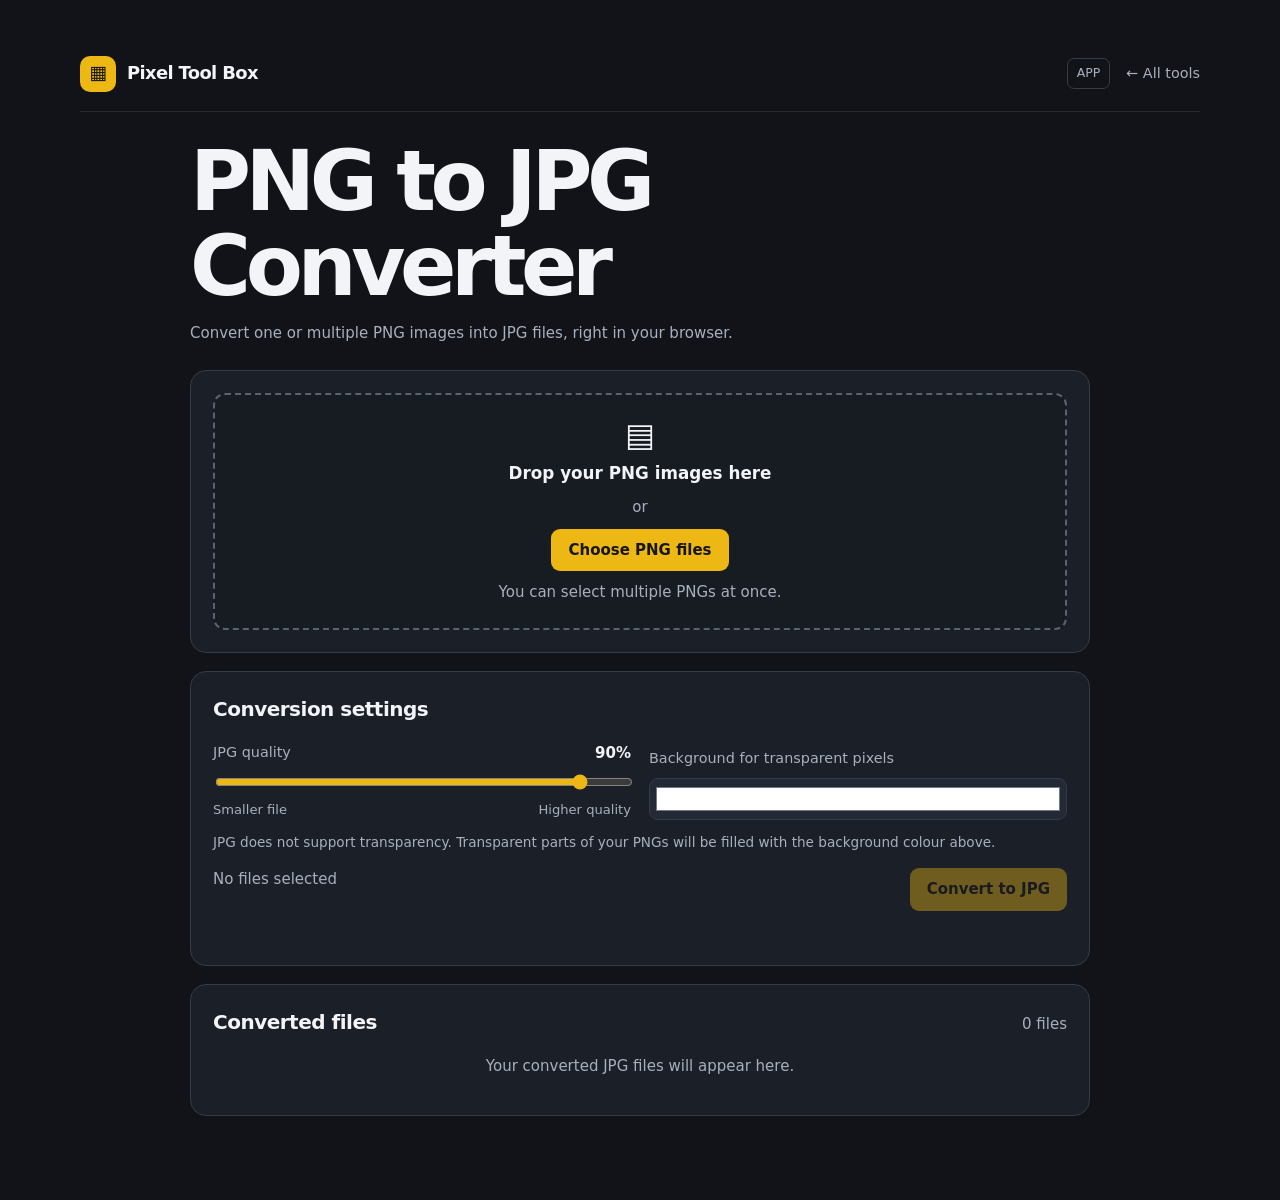
==== png-to-jpg.html @ 436c6ec6 "Add files via upload" ====
<!doctype html>
<html lang="en">
<head>
  <meta charset="utf-8">
  <meta name="viewport" content="width=device-width, initial-scale=1">
  <meta name="description" content="Convert one or multiple PNG images to JPG in your browser with adjustable quality.">
  <title>PNG to JPG Converter – Pixel Tool Box</title>
  <link rel="stylesheet" href="style.css">
</head>
<body class="tool-page">
  <header class="site-header">
    <a class="brand" href="index.html" aria-label="Pixel Tool Box home">
      <span class="brand-mark" aria-hidden="true">▦</span>
      <span>Pixel Tool Box</span>
    </a>
    <div class="app-header-right">
      <span class="app-label">APP</span>
      <a class="home-link" href="index.html">← All tools</a>
    </div>
  </header>

  <main class="tool-main">
    <header class="app-title">
      <h1>PNG to JPG Converter</h1>
      <p class="subtitle">Convert one or multiple PNG images into JPG files, right in your browser.</p>
    </header>

    <section class="panel" aria-label="Choose PNG images">
      <div class="drop-zone converter-drop-zone" id="dropZone">
        <div class="upload-icon" aria-hidden="true">▤</div>
        <strong>Drop your PNG images here</strong>
        <span class="muted">or</span>
        <label class="file-button" for="fileInput">Choose PNG files</label>
        <span class="muted">You can select multiple PNGs at once.</span>
      </div>
      <input id="fileInput" type="file" accept="image/png,.png" multiple>
      <div class="file-meta" id="fileMeta">
        <span class="file-name" id="fileSummary"></span>
        <button class="secondary" id="clearButton" type="button">Clear files</button>
      </div>
    </section>

    <section class="panel">
      <div class="section-heading">
        <h2>Conversion settings</h2>
      </div>
      <div class="converter-controls">
        <div class="control-group">
          <div class="quality-line">
            <label for="quality">JPG quality</label>
            <strong id="qualityValue">90%</strong>
          </div>
          <input id="quality" type="range" min="10" max="100" value="90" step="1">
          <div class="range-labels"><span>Smaller file</span><span>Higher quality</span></div>
        </div>
        <div class="control-group">
          <label for="backgroundColor">Background for transparent pixels</label>
          <input id="backgroundColor" type="color" value="#ffffff">
        </div>
      </div>
      <p class="hint">JPG does not support transparency. Transparent parts of your PNGs will be filled with the background colour above.</p>
      <div class="action-row">
        <span class="muted" id="selectionCount">No files selected</span>
        <button id="convertButton" type="button" disabled>Convert to JPG</button>
      </div>
      <p class="status-message" id="statusMessage" role="status" aria-live="polite"></p>
    </section>

    <section class="panel">
      <div class="section-heading">
        <h2>Converted files</h2>
        <span class="muted" id="resultCount">0 files</span>
      </div>
      <div class="empty-preview" id="emptyResults">Your converted JPG files will appear here.</div>
      <div class="file-list" id="fileList"></div>
    </section>
  </main>

  <script src="png-to-jpg.js" defer></script>
</body>
</html>
---- style.css ----
/* Shared styles for Pixel Tool Box and its apps */
:root {
    color-scheme: dark;
    --bg: #111318;
    --panel: #1b1f27;
    --panel-2: #232936;
    --border: #343c49;
    --text: #f2f4f8;
    --muted: #a8b0bd;
    --accent: #edb814;
    --accent-text: #171717;
  }
  * { box-sizing: border-box; }
  body.tool-page {
    margin: 0; min-height: 100vh; padding: 36px 18px 56px;
    background: var(--bg); color: var(--text);
    font: 15px/1.5 system-ui, -apple-system, Segoe UI, sans-serif;
  }
  .tool-main { width: min(900px, 100%); margin: 0 auto; }
  header { margin-bottom: 26px; }
  h1 { margin: 0; font-size: clamp(2rem, 5vw, 2.8rem); letter-spacing: -.04em; }
  .subtitle { margin: 7px 0 0; color: var(--muted); }
  .panel {
    background: var(--panel); border: 1px solid var(--border);
    border-radius: 16px; padding: 22px; margin-top: 18px;
  }
  .drop-zone {
    min-height: 190px; display: flex; flex-direction: column;
    align-items: center; justify-content: center; gap: 10px;
    text-align: center; padding: 24px;
    border: 2px dashed #596273; border-radius: 12px;
    background: #171b22; transition: border-color .15s, background .15s;
  }
  .drop-zone.dragover { border-color: var(--accent); background: #282515; }
  .upload-icon { font-size: 32px; line-height: 1; }
  .drop-zone strong { font-size: 1.05rem; }
  .muted { color: var(--muted); }
  button, .file-button {
    display: inline-flex; align-items: center; justify-content: center;
    min-height: 42px; border: 0; border-radius: 9px; padding: 10px 17px;
    background: var(--accent); color: var(--accent-text);
    font: inherit; font-weight: 700; cursor: pointer; text-decoration: none;
  }
  button:disabled { opacity: .4; cursor: not-allowed; }
  button.secondary {
    background: var(--panel-2); color: var(--text);
    border: 1px solid var(--border);
  }
  input[type=file] { display: none; }
  .file-meta {
    display: none; align-items: center; justify-content: space-between;
    flex-wrap: wrap; gap: 12px; margin-top: 14px;
  }
  .file-meta.visible { display: flex; }
  .file-name { overflow-wrap: anywhere; color: var(--muted); }
  .section-heading {
    display: flex; justify-content: space-between; align-items: baseline;
    gap: 12px; margin: 0 0 16px;
  }
  h2 { margin: 0; font-size: 1.15rem; }
  .scale-mode-row { display: flex; align-items: center; justify-content: space-between; gap: 14px; margin: 0 0 18px; }
  .scale-mode-label { color: var(--muted); font-size: .92rem; }
  .mode-switch { display: inline-flex; align-items: center; gap: 10px; cursor: pointer; font-weight: 650; }
  .mode-switch input { position: absolute; opacity: 0; width: 1px; height: 1px; }
  .switch-track { position: relative; width: 46px; height: 26px; border-radius: 999px; background: var(--panel-2); border: 1px solid var(--border); transition: background .15s; }
  .switch-track::after { content: ""; position: absolute; width: 18px; height: 18px; top: 3px; left: 3px; border-radius: 50%; background: var(--muted); transition: transform .15s, background .15s; }
  .mode-switch input:checked + .switch-track { background: var(--accent); border-color: var(--accent); }
  .mode-switch input:checked + .switch-track::after { transform: translateX(20px); background: var(--accent-text); }
  .mode-switch input:focus-visible + .switch-track { outline: 2px solid var(--text); outline-offset: 3px; }
  .scale-row { display: grid; grid-template-columns: 1fr 104px; gap: 18px; align-items: center; }
  input[type=range] { width: 100%; accent-color: var(--accent); cursor: pointer; }
  input[type=number] {
    width: 100%; min-height: 42px; padding: 8px 10px;
    color: var(--text); background: var(--panel-2);
    border: 1px solid var(--border); border-radius: 9px; font: inherit;
  }
  .range-labels { display: flex; justify-content: space-between; color: var(--muted); font-size: .82rem; }
  .preview-wrap {
    min-height: 210px; display: grid; place-items: center; overflow: auto;
    padding: 18px; border-radius: 12px; border: 1px solid var(--border);
    background-color: #171b22;
    background-image: linear-gradient(45deg,#222833 25%,transparent 25%),
      linear-gradient(-45deg,#222833 25%,transparent 25%),
      linear-gradient(45deg,transparent 75%,#222833 75%),
      linear-gradient(-45deg,transparent 75%,#222833 75%);
    background-size: 24px 24px;
    background-position: 0 0,0 12px,12px -12px,-12px 0;
  }
  #preview {
    display: none; max-width: 100%; height: auto;
    image-rendering: pixelated; image-rendering: crisp-edges;
  }
  .empty-preview { color: var(--muted); text-align: center; }
  .preview-info { display: flex; flex-wrap: wrap; justify-content: space-between; gap: 8px; margin-top: 12px; color: var(--muted); font-size: .88rem; }
  .download-row { display: flex; justify-content: flex-end; margin-top: 18px; }
  .hint { color: var(--muted); font-size: .85rem; margin: 12px 0 0; }
  @media (max-width: 560px) {
    body { padding: 24px 12px 40px; }
    .panel { padding: 16px; }
    .scale-row { grid-template-columns: 1fr 82px; gap: 12px; }
  }

/* Homepage styles */
:root {
      color-scheme: dark;
      --bg: #111318; --panel: #1b1f27; --border: #343c49;
      --text: #f2f4f8; --muted: #a8b0bd; --accent: #edb814;
      --accent-text: #171717;
    }
    * { box-sizing: border-box; }
    body.home-page {
      margin: 0; min-height: 100vh; color: var(--text);
      background: radial-gradient(ellipse at 50% -15%, rgba(237,184,20,.13), transparent 48%), var(--bg);
      font: 16px/1.6 system-ui, -apple-system, BlinkMacSystemFont, "Segoe UI", sans-serif;
    }
    a { color: inherit; }
    .site-header {
      width: min(1120px, calc(100% - 40px)); min-height: 82px; margin: auto;
      display: flex; align-items: center; justify-content: space-between;
      border-bottom: 1px solid rgba(168,176,189,.13);
    }
    .brand { display: inline-flex; align-items: center; gap: 11px; text-decoration: none; font-size: 1.18rem; font-weight: 800; letter-spacing: -.035em; }
    .brand-mark {
      width: 36px; height: 36px; display: grid; place-items: center;
      border-radius: 10px; background: var(--accent); color: var(--accent-text); font-size: 1.2rem;
    }
    .header-note { color: var(--muted); font-size: .9rem; }
    .home-main { width: min(1000px, calc(100% - 40px)); margin: auto; }
    .hero { padding: clamp(64px, 11vw, 112px) 0 58px; text-align: center; }
    .eyebrow {
      display: inline-flex; padding: 6px 11px; border: 1px solid rgba(237,184,20,.28);
      border-radius: 999px; color: var(--accent); background: rgba(237,184,20,.07);
      font-size: .78rem; font-weight: 750; letter-spacing: .08em; text-transform: uppercase;
    }
    h1 { margin: 20px 0 12px; font-size: clamp(2.7rem, 8vw, 5.2rem); line-height: 1.02; letter-spacing: -.065em; }
    h1 span { color: var(--accent); }
    .hero p { max-width: 590px; margin: auto; color: var(--muted); font-size: clamp(1rem, 2.5vw, 1.15rem); }
    .tools-section { padding-bottom: 82px; }
    .section-heading { display: flex; justify-content: space-between; align-items: baseline; gap: 16px; margin-bottom: 18px; }
    h2 { margin: 0; font-size: 1.25rem; letter-spacing: -.025em; }
    .tool-count { color: var(--muted); font-size: .85rem; }
    .tool-card {
      display: grid; grid-template-columns: auto 1fr auto; align-items: center; gap: 20px;
      padding: 24px; border: 1px solid var(--border); border-radius: 18px;
      background: linear-gradient(145deg, rgba(35,41,54,.92), rgba(27,31,39,.96));
      text-decoration: none; transition: border-color .18s, transform .18s, background .18s;
    }
    .tool-card:hover { border-color: rgba(237,184,20,.65); background: #232936; transform: translateY(-2px); }
    .tool-icon {
      width: 64px; height: 64px; display: grid; place-items: center; border-radius: 15px;
      background: rgba(237,184,20,.12); color: var(--accent); font-size: 2rem;
    }
    .tool-copy h3 { margin: 0 0 5px; font-size: 1.15rem; }
    .tool-copy p { margin: 0; max-width: 580px; color: var(--muted); font-size: .93rem; }
    .tool-tags { display: flex; flex-wrap: wrap; gap: 7px; margin-top: 12px; }
    .tag { padding: 3px 8px; border: 1px solid var(--border); border-radius: 6px; color: var(--muted); font-size: .73rem; }
    .open-tool {
      display: inline-flex; align-items: center; justify-content: center; gap: 7px;
      min-height: 42px; padding: 9px 14px; border-radius: 9px;
      background: var(--accent); color: var(--accent-text); font-size: .9rem; font-weight: 800; white-space: nowrap;
    }
    .coming-soon { margin-top: 16px; padding: 22px; border: 1px dashed #3b4351; border-radius: 16px; color: var(--muted); text-align: center; font-size: .9rem; }
    .coming-soon strong { color: var(--text); }
    footer { border-top: 1px solid rgba(168,176,189,.13); padding: 24px 20px 34px; color: var(--muted); text-align: center; font-size: .82rem; }
    @media (max-width: 620px) {
      .site-header, .home-main { width: min(calc(100% - 28px), 1000px); }
      .header-note { display: none; }
      .tool-card { grid-template-columns: auto 1fr; gap: 15px; padding: 18px; }
      .tool-icon { width: 54px; height: 54px; font-size: 1.7rem; }
      .open-tool { grid-column: 1 / -1; width: 100%; }
      .section-heading { align-items: center; }
    }
    @media (prefers-reduced-motion: reduce) { *, *::before, *::after { transition-duration: .01ms !important; } }


/* Shared Pixel Tool Box navigation */
.site-header {
  width: min(1120px, calc(100% - 40px));
  min-height: 76px;
  margin: 0 auto 28px;
  display: flex;
  align-items: center;
  justify-content: space-between;
  gap: 18px;
  border-bottom: 1px solid rgba(168,176,189,.13);
}
.brand {
  display: inline-flex;
  align-items: center;
  gap: 11px;
  color: var(--text);
  text-decoration: none;
  font-size: 1.12rem;
  font-weight: 800;
  letter-spacing: -.035em;
}
.brand-mark {
  width: 36px;
  height: 36px;
  display: grid;
  place-items: center;
  border-radius: 10px;
  background: var(--accent);
  color: var(--accent-text);
  font-size: 1.2rem;
}
.header-note { color: var(--muted); font-size: .9rem; }
.home-page .site-header { margin-bottom: 0; }
.tool-page { padding-top: 0; }
.tool-page .site-header { margin-bottom: 28px; }
.app-header-right {
  display: flex;
  align-items: center;
  gap: 16px;
}
.home-link {
  color: var(--muted);
  font-size: .9rem;
  text-decoration: none;
}
.home-link:hover { color: var(--accent); }
.app-label {
  padding: 5px 9px;
  border: 1px solid var(--border);
  border-radius: 7px;
  color: var(--muted);
  font-size: .78rem;
}
.tool-main { padding-bottom: 28px; }
@media (max-width: 620px) {
  .site-header { width: calc(100% - 28px); min-height: 68px; }
  .header-note, .app-label { display: none; }
  .app-header-right { gap: 0; }
}


/* PNG to JPG converter */
.converter-drop-zone { min-height: 175px; }
.converter-controls {
  display: grid; grid-template-columns: 1fr 1fr; gap: 18px; align-items: end;
}
.control-group { display: flex; flex-direction: column; gap: 8px; }
.control-group label { color: var(--muted); font-size: .9rem; }
.control-group input[type="color"] {
  width: 100%; height: 42px; padding: 4px; border: 1px solid var(--border);
  border-radius: 9px; background: var(--panel-2); cursor: pointer;
}
.quality-line { display: flex; justify-content: space-between; gap: 12px; }
.file-list { display: grid; gap: 10px; margin-top: 16px; }
.converted-file {
  display: flex; align-items: center; justify-content: space-between; gap: 14px;
  padding: 12px; border: 1px solid var(--border); border-radius: 10px;
  background: var(--panel-2);
}
.converted-file-info { min-width: 0; }
.converted-file-name { overflow-wrap: anywhere; font-weight: 650; }
.converted-file-detail { color: var(--muted); font-size: .82rem; }
.converted-file a {
  flex: 0 0 auto; display: inline-flex; align-items: center; justify-content: center;
  min-height: 38px; padding: 8px 12px; border-radius: 8px;
  background: var(--accent); color: var(--accent-text); font-weight: 750;
  font-size: .86rem; text-decoration: none;
}
.action-row { display: flex; flex-wrap: wrap; justify-content: space-between; gap: 10px; margin-top: 16px; }
.status-message { min-height: 1.4em; margin: 12px 0 0; color: var(--muted); font-size: .88rem; }
@media (max-width: 560px) {
  .converter-controls { grid-template-columns: 1fr; }
  .converted-file { align-items: flex-start; }
}
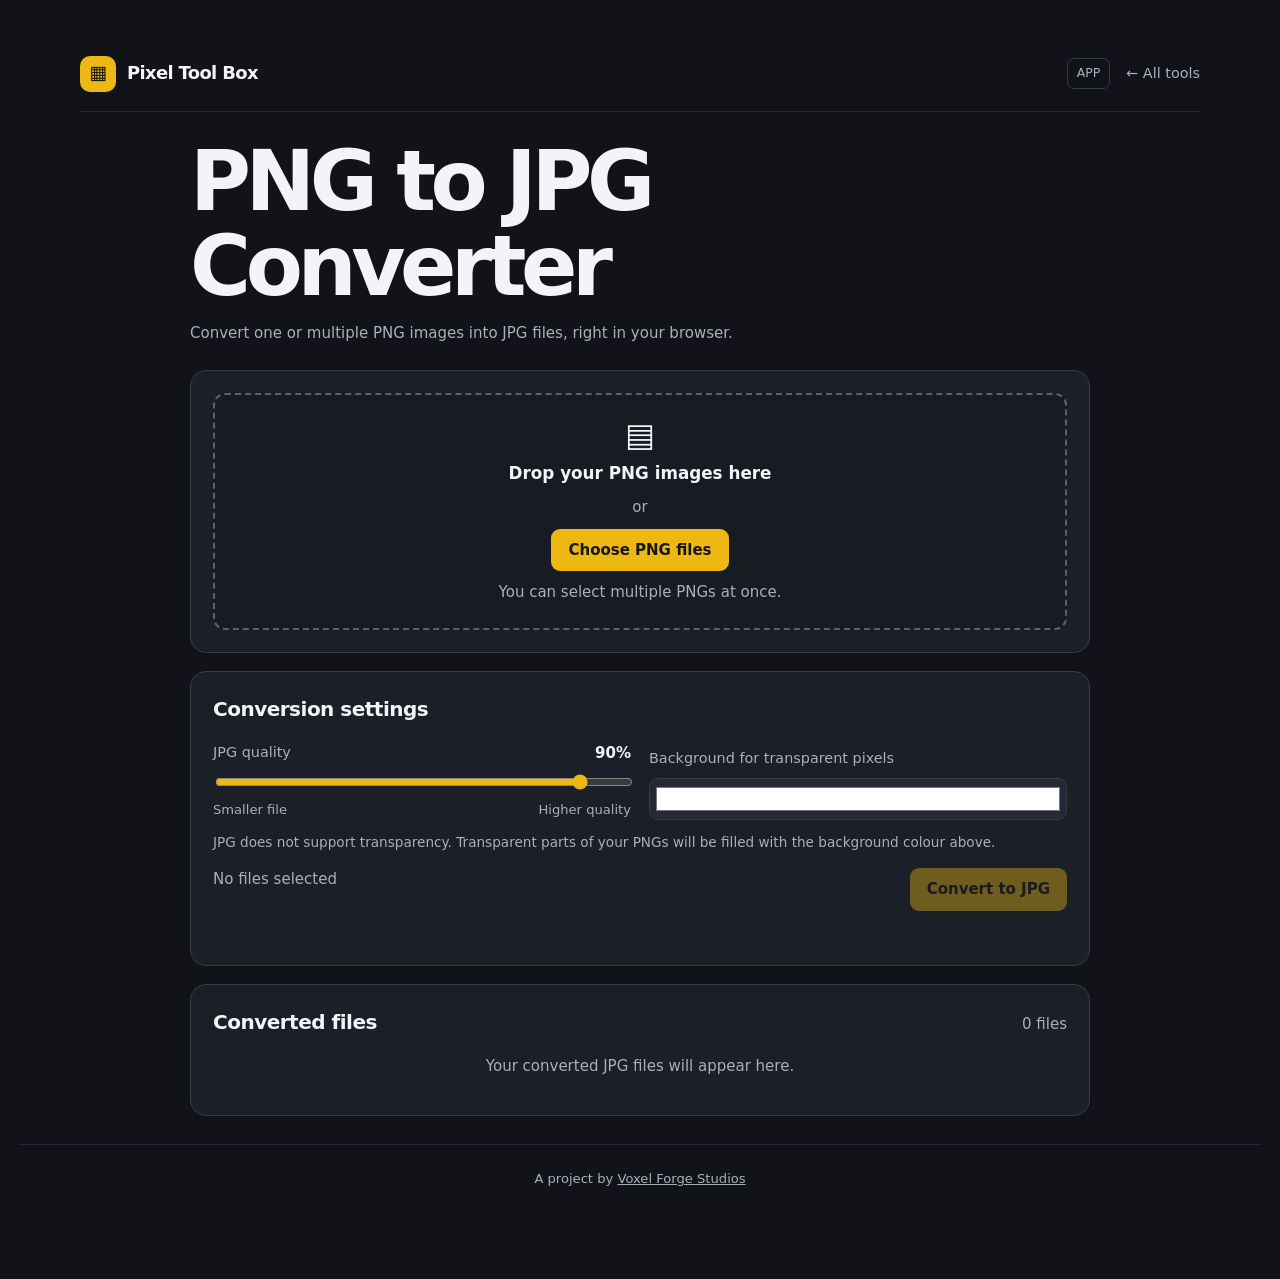
==== commit 8e583047: "Add footer with project attribution" ====
--- a/png-to-jpg.html
+++ b/png-to-jpg.html
@@ -75,7 +75,8 @@
       <div class="file-list" id="fileList"></div>
     </section>
   </main>
-
+  <footer>A project by <a href="https://voxelforgestudios.com" target="_blank">Voxel Forge Studios</a></footer>
+  
   <script src="png-to-jpg.js" defer></script>
 </body>
 </html>
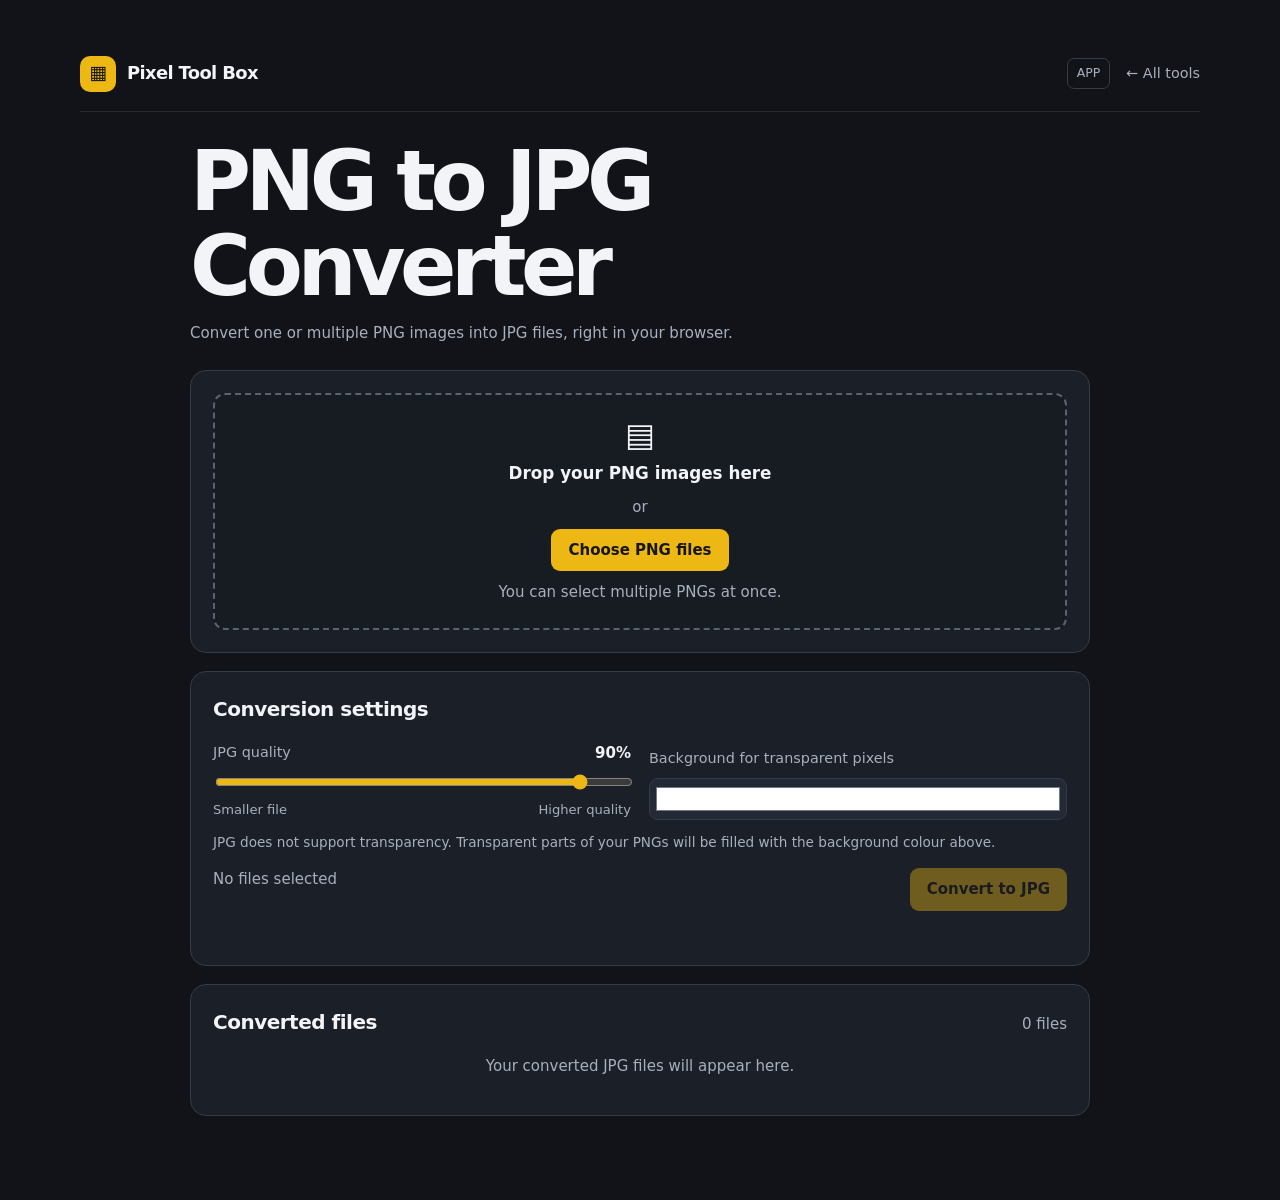
==== commit 6f77aa72: "Add files via upload" ====
--- a/png-to-jpg.html
+++ b/png-to-jpg.html
@@ -3,6 +3,9 @@
 <head>
   <meta charset="utf-8">
   <meta name="viewport" content="width=device-width, initial-scale=1">
+  <link rel="manifest" href="manifest.json">
+  <link rel="icon" type="image/png" sizes="192x192" href="icon-192.png">
+  <meta name="theme-color" content="#111318">
   <meta name="description" content="Convert one or multiple PNG images to JPG in your browser with adjustable quality.">
   <title>PNG to JPG Converter – Pixel Tool Box</title>
   <link rel="stylesheet" href="style.css">
@@ -75,8 +78,16 @@
       <div class="file-list" id="fileList"></div>
     </section>
   </main>
-  <footer>A project by <a href="https://voxelforgestudios.com" target="_blank">Voxel Forge Studios</a></footer>
-  
+
   <script src="png-to-jpg.js" defer></script>
+
+  <script>
+    if ("serviceWorker" in navigator) {
+      window.addEventListener("load", () => {
+        navigator.serviceWorker.register("./service-worker.js")
+          .catch((error) => console.error("Service worker registration failed:", error));
+      });
+    }
+  </script>
 </body>
 </html>
--- a/style.css
+++ b/style.css
@@ -141,7 +141,7 @@
     .tool-count { color: var(--muted); font-size: .85rem; }
     .tool-card {
       display: grid; grid-template-columns: auto 1fr auto; align-items: center; gap: 20px;
-      padding: 24px; border: 1px solid var(--border); border-radius: 18px;
+      padding: 24px; border: 1px solid var(--border); border-radius: 18px; margin-bottom:20px;
       background: linear-gradient(145deg, rgba(35,41,54,.92), rgba(27,31,39,.96));
       text-decoration: none; transition: border-color .18s, transform .18s, background .18s;
     }
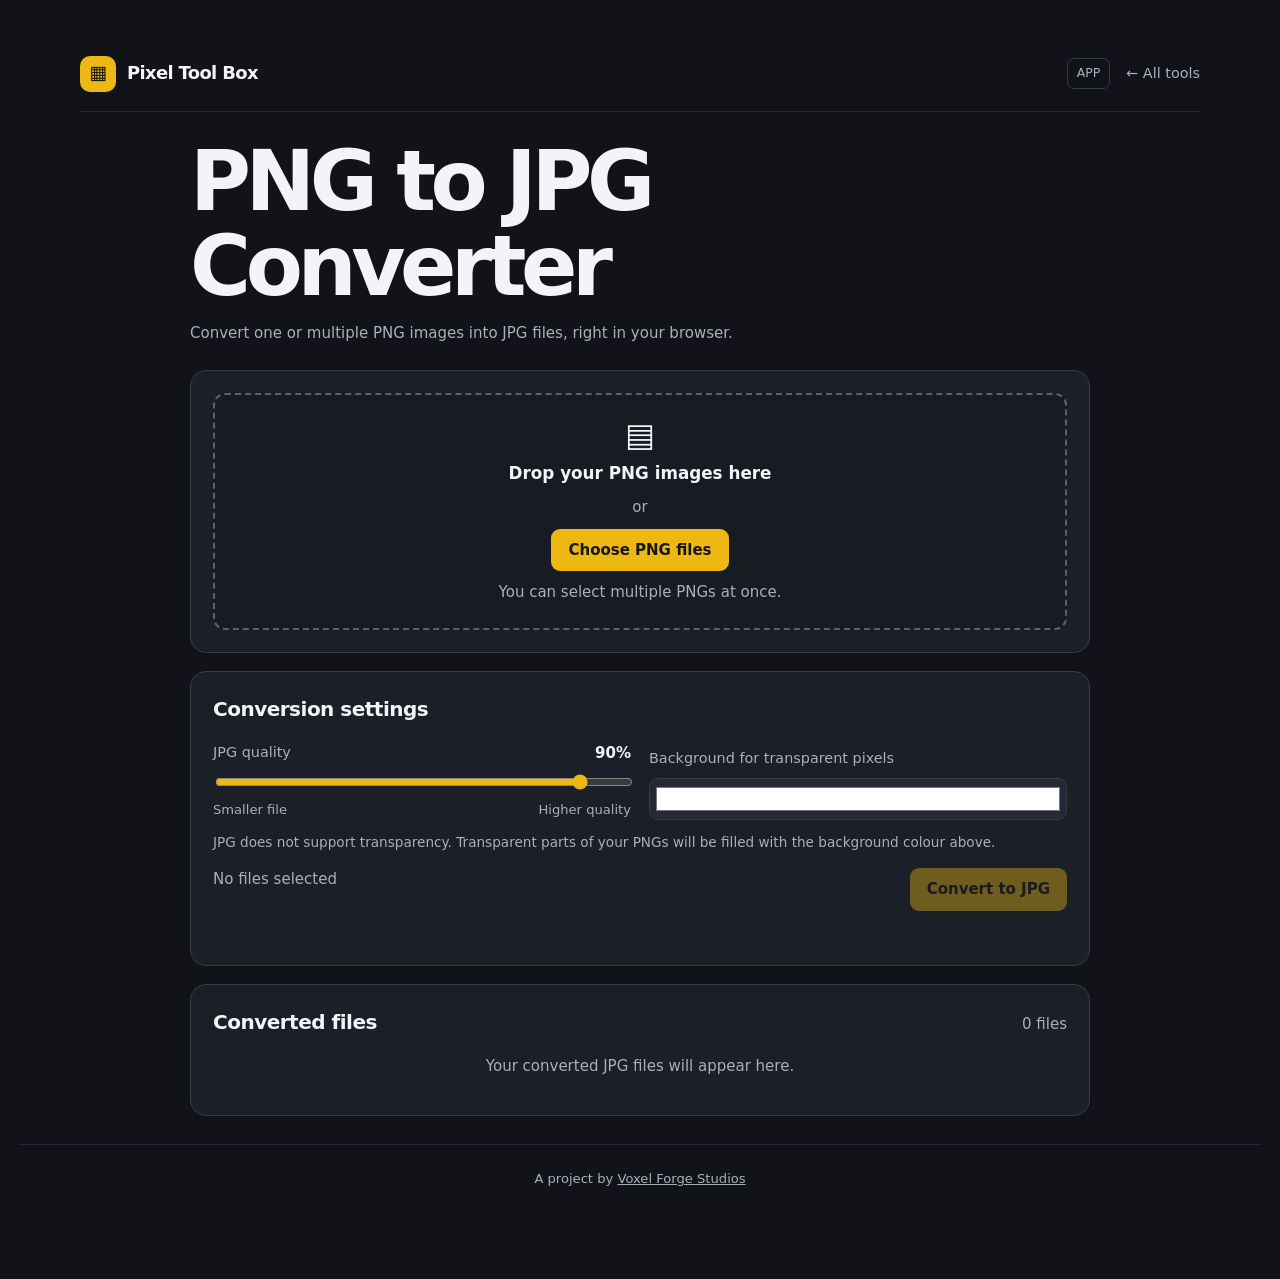
==== commit 145b6369: "Add footer with project attribution" ====
--- a/png-to-jpg.html
+++ b/png-to-jpg.html
@@ -79,6 +79,8 @@
     </section>
   </main>
 
+  <footer>A project by <a href="https://voxelforgestudios.com" target="_blank">Voxel Forge Studios</a></footer>
+
   <script src="png-to-jpg.js" defer></script>
 
   <script>
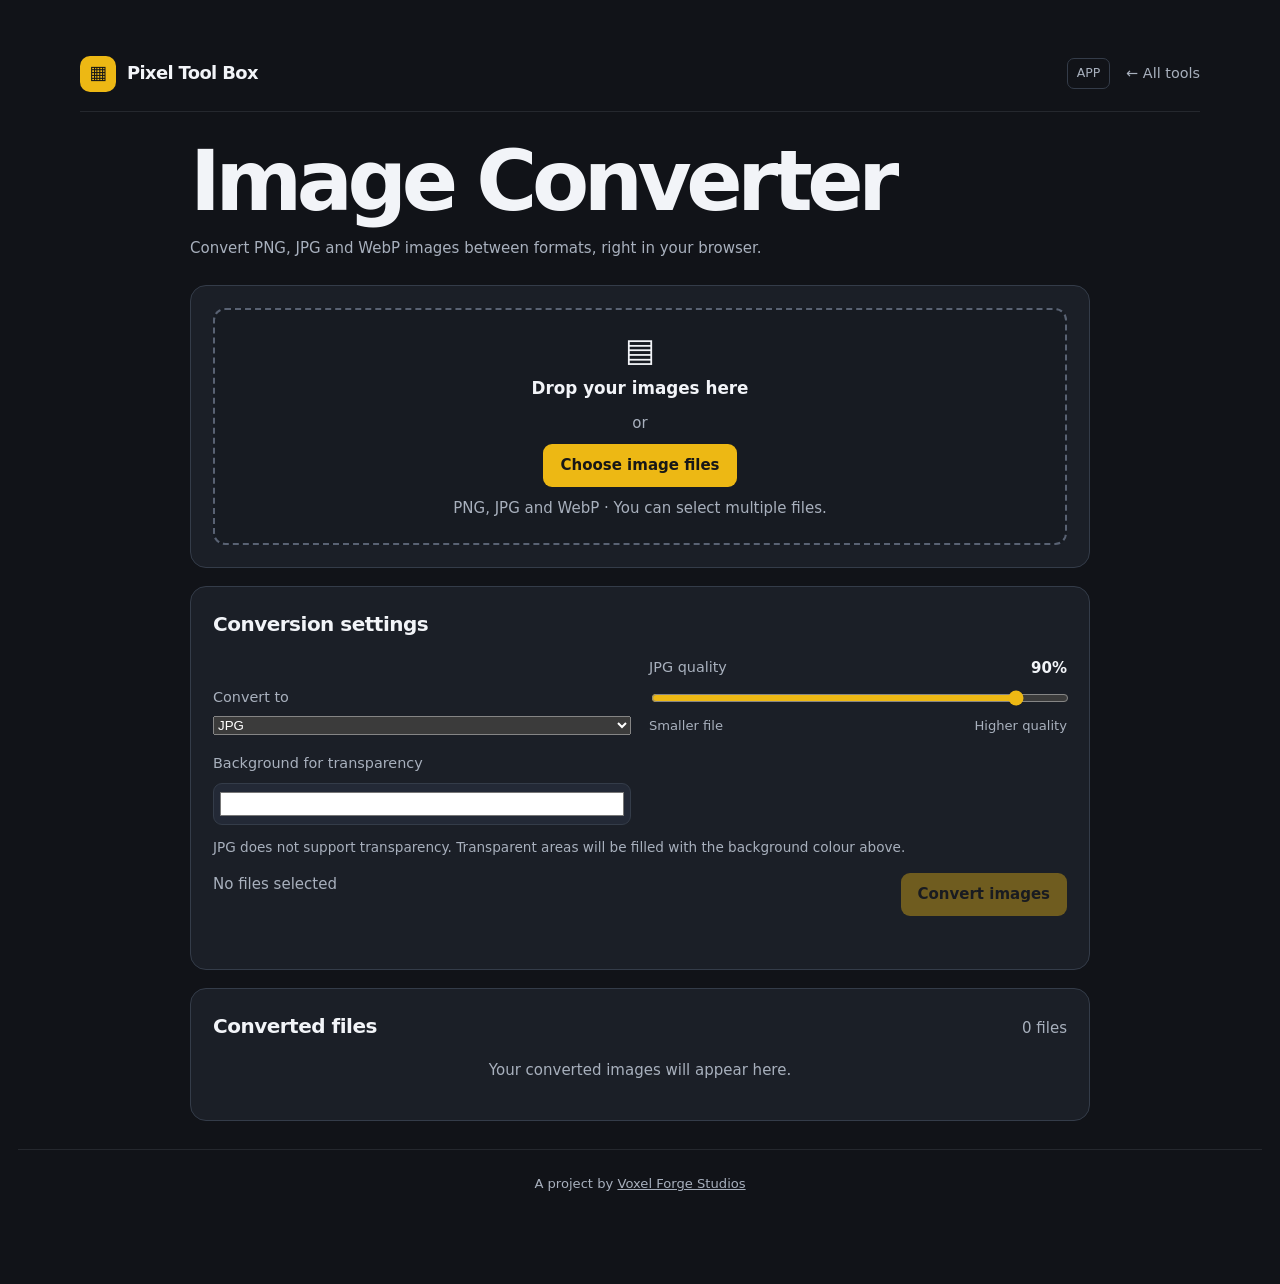
==== commit f53d5bae: "Update PNG to JPG converter for multiple formats" ====
--- a/png-to-jpg.html
+++ b/png-to-jpg.html
@@ -6,8 +6,8 @@
   <link rel="manifest" href="manifest.json">
   <link rel="icon" type="image/png" sizes="192x192" href="icon-192.png">
   <meta name="theme-color" content="#111318">
-  <meta name="description" content="Convert one or multiple PNG images to JPG in your browser with adjustable quality.">
-  <title>PNG to JPG Converter – Pixel Tool Box</title>
+  <meta name="description" content="Convert PNG, JPG and WebP images in your browser, including batch conversion and quality controls.">
+  <title>Image Converter – Pixel Tool Box</title>
   <link rel="stylesheet" href="style.css">
 </head>
 <body class="tool-page">
@@ -24,19 +24,19 @@
 
   <main class="tool-main">
     <header class="app-title">
-      <h1>PNG to JPG Converter</h1>
-      <p class="subtitle">Convert one or multiple PNG images into JPG files, right in your browser.</p>
+      <h1>Image Converter</h1>
+      <p class="subtitle">Convert PNG, JPG and WebP images between formats, right in your browser.</p>
     </header>
 
-    <section class="panel" aria-label="Choose PNG images">
+    <section class="panel" aria-label="Choose images">
       <div class="drop-zone converter-drop-zone" id="dropZone">
         <div class="upload-icon" aria-hidden="true">▤</div>
-        <strong>Drop your PNG images here</strong>
+        <strong>Drop your images here</strong>
         <span class="muted">or</span>
-        <label class="file-button" for="fileInput">Choose PNG files</label>
-        <span class="muted">You can select multiple PNGs at once.</span>
+        <label class="file-button" for="fileInput">Choose image files</label>
+        <span class="muted">PNG, JPG and WebP · You can select multiple files.</span>
       </div>
-      <input id="fileInput" type="file" accept="image/png,.png" multiple>
+      <input id="fileInput" type="file" accept="image/png,image/jpeg,image/webp,.png,.jpg,.jpeg,.webp" multiple>
       <div class="file-meta" id="fileMeta">
         <span class="file-name" id="fileSummary"></span>
         <button class="secondary" id="clearButton" type="button">Clear files</button>
@@ -44,37 +44,37 @@
     </section>
 
     <section class="panel">
-      <div class="section-heading">
-        <h2>Conversion settings</h2>
-      </div>
-      <div class="converter-controls">
+      <div class="section-heading"><h2>Conversion settings</h2></div>
+      <div class="converter-controls converter-controls-three">
         <div class="control-group">
-          <div class="quality-line">
-            <label for="quality">JPG quality</label>
-            <strong id="qualityValue">90%</strong>
-          </div>
+          <label for="outputFormat">Convert to</label>
+          <select id="outputFormat">
+            <option value="image/png">PNG</option>
+            <option value="image/jpeg" selected>JPG</option>
+            <option value="image/webp">WebP</option>
+          </select>
+        </div>
+        <div class="control-group" id="qualityGroup">
+          <div class="quality-line"><label for="quality" id="qualityLabel">JPG quality</label><strong id="qualityValue">90%</strong></div>
           <input id="quality" type="range" min="10" max="100" value="90" step="1">
           <div class="range-labels"><span>Smaller file</span><span>Higher quality</span></div>
         </div>
-        <div class="control-group">
-          <label for="backgroundColor">Background for transparent pixels</label>
+        <div class="control-group" id="backgroundGroup">
+          <label for="backgroundColor">Background for transparency</label>
           <input id="backgroundColor" type="color" value="#ffffff">
         </div>
       </div>
-      <p class="hint">JPG does not support transparency. Transparent parts of your PNGs will be filled with the background colour above.</p>
+      <p class="hint" id="formatHint">JPG does not support transparency. Transparent areas will be filled with the background colour above.</p>
       <div class="action-row">
         <span class="muted" id="selectionCount">No files selected</span>
-        <button id="convertButton" type="button" disabled>Convert to JPG</button>
+        <button id="convertButton" type="button" disabled>Convert images</button>
       </div>
       <p class="status-message" id="statusMessage" role="status" aria-live="polite"></p>
     </section>
 
     <section class="panel">
-      <div class="section-heading">
-        <h2>Converted files</h2>
-        <span class="muted" id="resultCount">0 files</span>
-      </div>
-      <div class="empty-preview" id="emptyResults">Your converted JPG files will appear here.</div>
+      <div class="section-heading"><h2>Converted files</h2><span class="muted" id="resultCount">0 files</span></div>
+      <div class="empty-preview" id="emptyResults">Your converted images will appear here.</div>
       <div class="file-list" id="fileList"></div>
     </section>
   </main>
@@ -82,7 +82,6 @@
   <footer>A project by <a href="https://voxelforgestudios.com" target="_blank">Voxel Forge Studios</a></footer>
 
   <script src="png-to-jpg.js" defer></script>
-
   <script>
     if ("serviceWorker" in navigator) {
       window.addEventListener("load", () => {
